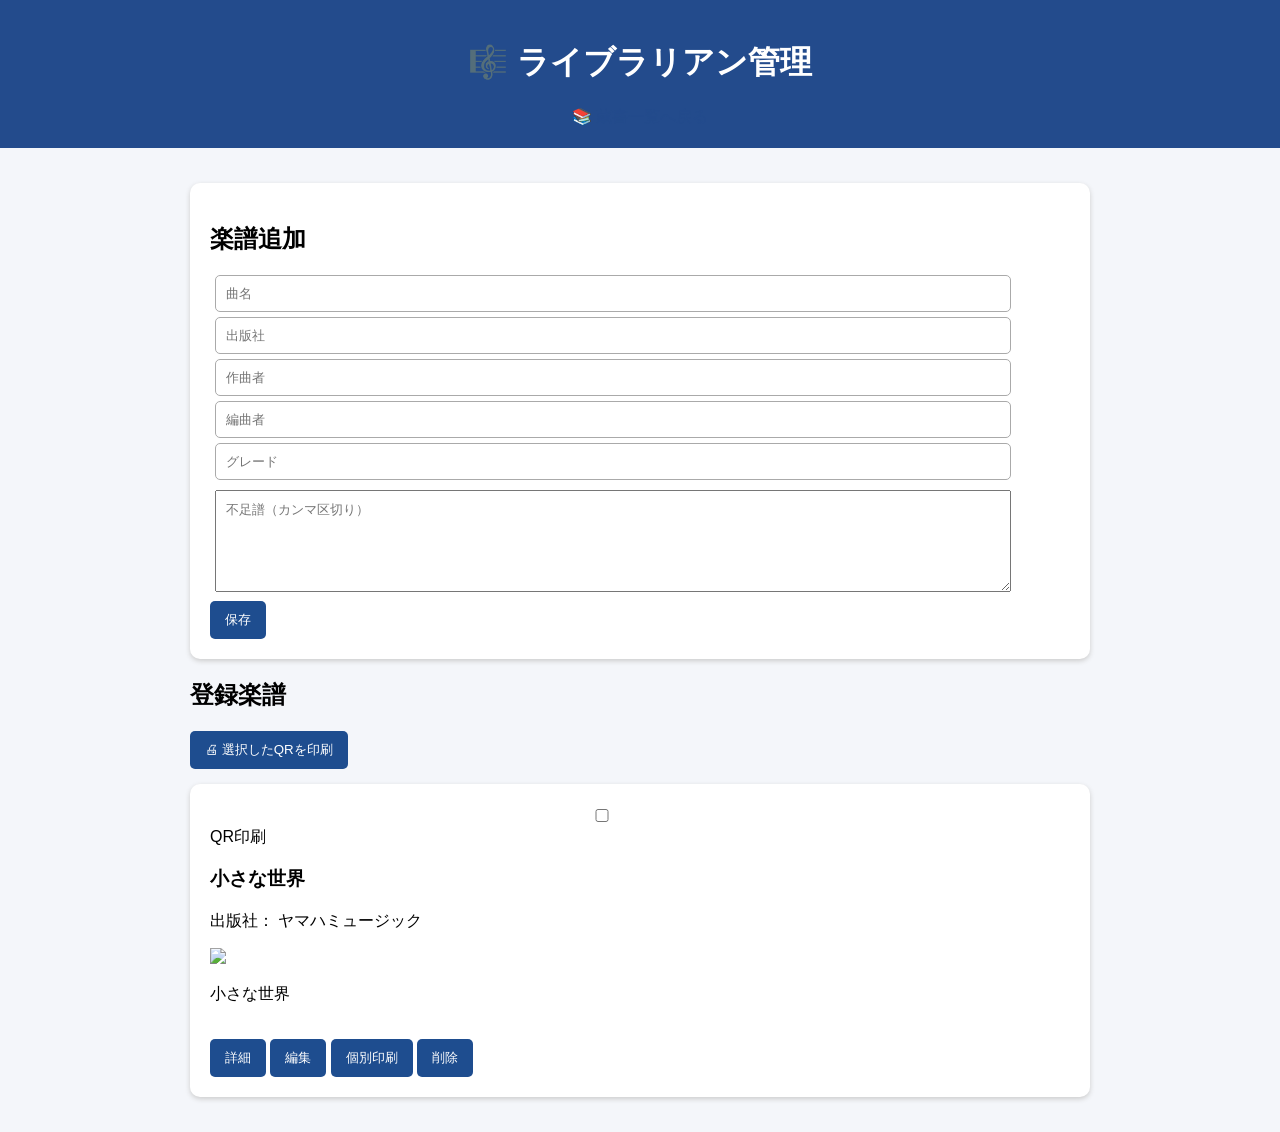
==== admin.html @ a8537fa9 "Add files via upload" ====
<!DOCTYPE html>
<html lang="ja">

<head>

<meta charset="UTF-8">
<meta name="viewport" content="width=device-width, initial-scale=1.0">

<title>吹奏楽部 蔵書管理</title>

<link rel="stylesheet" href="style.css">

</head>


<body>


<header>

<h1>🎼 ライブラリアン管理</h1>

<a href="index.html" class="nav-button">
📚 蔵書一覧へ戻る
</a>

</header>




<main>



<section class="card">


<h2 id="formTitle">
楽譜追加
</h2>



<input id="title" placeholder="曲名">

<input id="publisher" placeholder="出版社">

<input id="composer" placeholder="作曲者">

<input id="arranger" placeholder="編曲者">

<input id="difficulty" placeholder="グレード">


<textarea id="missing"
placeholder="不足譜（カンマ区切り）">
</textarea>



<button onclick="saveBook()">

保存

</button>



</section>





<section>


<h2>
登録楽譜
</h2>



<button onclick="printSelected()">

🖨 選択したQRを印刷

</button>



<div id="list"></div>



</section>



</main>







<script src="data.js"></script>


<script>


let books =

JSON.parse(
localStorage.getItem("books")
)

||

[];




let editId =

new URLSearchParams(location.search)
.get("id");







// 編集読み込み

if(editId){


let b =
books.find(
x=>x.id==editId
);


if(b){


document.getElementById("formTitle")
.innerText="楽譜編集";


title.value=b.title;

publisher.value=b.publisher;

composer.value=b.composer;

arranger.value=b.arranger;

difficulty.value=b.difficulty;

missing.value=b.missing.join(",");



}



}








function save(){


localStorage.setItem(

"books",

JSON.stringify(books)

);


}









function saveBook(){



let data={


title:title.value,


publisher:publisher.value,


composer:composer.value,


arranger:arranger.value,


difficulty:difficulty.value,


missing:
missing.value
.split(",")
.map(x=>x.trim())
.filter(x=>x!=""),



parts:[

"Score",
"Flute",
"Clarinet",
"Alto Sax",
"Trumpet",
"Horn",
"Trombone",
"Euphonium",
"Tuba",
"Percussion"

]


};






if(editId){


let index =
books.findIndex(
b=>b.id==editId
);



books[index]={

...books[index],

...data

};


alert("更新しました");


}else{


data.id =
Date.now().toString();



books.push(data);


alert("追加しました");


}



save();


location.href="admin.html";


}









function display(){



let area =
document.getElementById("list");


area.innerHTML="";




books.forEach((b,i)=>{


let url =

location.href.replace(
"admin.html",
"detail.html"
)

+

"?id="

+

b.id;





area.innerHTML+=`


<div class="card">



<label>

<input 
type="checkbox"
class="qr-select"
value="${b.id}"
>

QR印刷

</label>



<h3>

${b.title}

</h3>



<p>

出版社：
${b.publisher}

</p>





<img

class="qr"

src="https://api.qrserver.com/v1/create-qr-code/?size=80x80&data=${encodeURIComponent(url)}"

>



<p>

${b.title}

</p>




<br>



<a href="detail.html?id=${b.id}">

<button>

詳細

</button>

</a>



<a href="admin.html?id=${b.id}">

<button>

編集

</button>

</a>




<button onclick="printOne(${i})">

個別印刷

</button>




<button onclick="deleteBook(${i})">

削除

</button>




</div>


`;



});


}










function deleteBook(i){


if(confirm("削除しますか？")){


books.splice(i,1);


save();


display();


}


}









// 個別印刷

function printOne(i){


printBooks(
[
books[i]
]

);


}








// 複数印刷

function printSelected(){



let checked =

document.querySelectorAll(
".qr-select:checked"
);



let selected=[];



checked.forEach(c=>{


let b =

books.find(
x=>x.id==c.value
);



selected.push(b);



});




if(selected.length==0){


alert("選択してください");


return;


}



printBooks(selected);


}









function printBooks(list){



let html=`


<!DOCTYPE html>

<html>


<head>


<style>


body{

font-family:sans-serif;

}


.container{


display:grid;

grid-template-columns:
repeat(5,1fr);

gap:15px;


}



.label{


text-align:center;

font-size:11px;


}


.label img{


width:80px;

height:80px;


}



</style>


</head>



<body>



<div class="container">


`;





list.forEach(b=>{


let url =

location.href.replace(
"admin.html",
"detail.html"
)

+

"?id="

+

b.id;



html+=`


<div class="label">


<img

src="https://api.qrserver.com/v1/create-qr-code/?size=80x80&data=${encodeURIComponent(url)}"

>


<br>


${b.title}



</div>


`;



});




html+=`


</div>


</body>


</html>


`;





let w =
window.open("");



w.document.write(html);


w.document.close();



setTimeout(()=>{


w.print();


},500);



}






display();



</script>


</body>

</html>
---- style.css ----
body{
font-family:
"Yu Gothic",
sans-serif;
margin:0;
background:#f5f7fb;
}


header{
background:#1e4d8f;
color:white;
padding:20px;
text-align:center;
}


main{
padding:20px;
max-width:900px;
margin:auto;
}


input{
padding:10px;
margin:5px;
border-radius:5px;
border:1px solid #aaa;
}


button{
padding:10px 15px;
background:#1e4d8f;
color:white;
border:none;
border-radius:5px;
cursor:pointer;
}


.card{

background:white;
padding:15px;
margin:10px 0;
border-radius:10px;
box-shadow:0 2px 5px #ccc;

}


.parts span{

display:inline-block;
padding:5px;
margin:3px;
border-radius:5px;
background:#d9f2d9;

}


.parts .none{

background:#ffd6d6;

}


.add{

margin-top:40px;
background:white;
padding:20px;
border-radius:10px;

}


@media(max-width:600px){

input{
width:90%;
}

button{
width:100%;
margin-top:5px;
}

}

body{
font-family:"Yu Gothic",sans-serif;
background:#f4f6fa;
margin:0;
}


header{
background:#234b8c;
color:white;
padding:20px;
text-align:center;
}


main{
max-width:900px;
margin:auto;
padding:20px;
}


.card{
background:white;
padding:20px;
margin:15px 0;
border-radius:10px;
}


a{
text-decoration:none;
color:#234b8c;
}


.missing{
color:red;
font-weight:bold;
}

textarea{

width:90%;
height:80px;
padding:10px;
margin:5px;

}


.card input{

display:block;
width:90%;

}
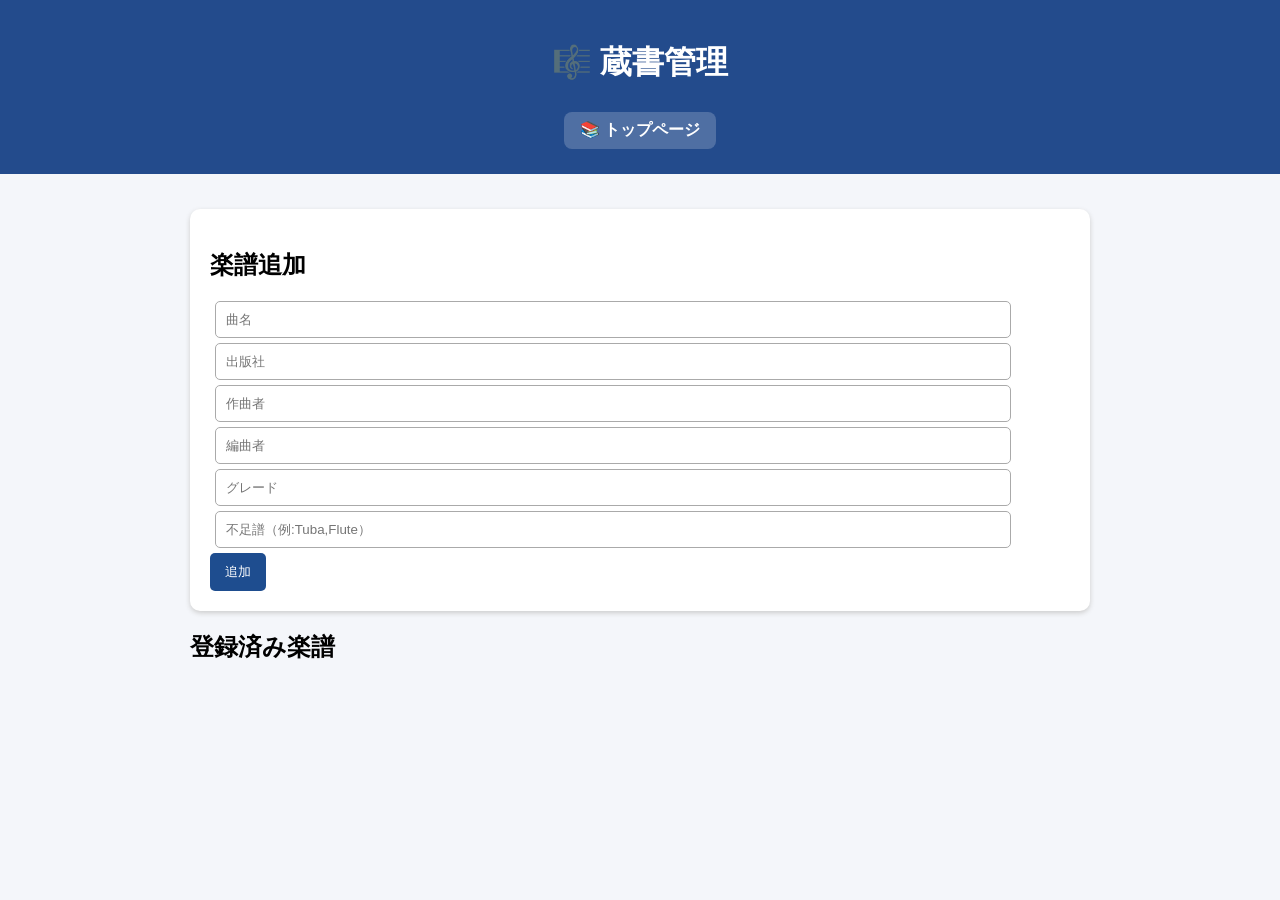
==== commit d295c0dd: "Update admin.html" ====
--- a/admin.html
+++ b/admin.html
@@ -1,67 +1,97 @@
 <!DOCTYPE html>
 <html lang="ja">
 
+
 <head>
 
 <meta charset="UTF-8">
-<meta name="viewport" content="width=device-width, initial-scale=1.0">
-
-<title>吹奏楽部 蔵書管理</title>
+
+<meta name="viewport" content="width=device-width,initial-scale=1.0">
+
+
+<title>蔵書管理</title>
+
 
 <link rel="stylesheet" href="style.css">
 
+
 </head>
 
 
+
 <body>
 
 
+
 <header>
 
-<h1>🎼 ライブラリアン管理</h1>
+
+<h1>
+🎼 蔵書管理
+</h1>
+
+
 
 <a href="index.html" class="nav-button">
-📚 蔵書一覧へ戻る
+
+📚 トップページ
+
 </a>
 
+
 </header>
 
 
 
 
+
 <main>
 
 
 
+
 <section class="card">
 
 
-<h2 id="formTitle">
+<h2>
 楽譜追加
 </h2>
 
 
 
-<input id="title" placeholder="曲名">
-
-<input id="publisher" placeholder="出版社">
-
-<input id="composer" placeholder="作曲者">
-
-<input id="arranger" placeholder="編曲者">
-
-<input id="difficulty" placeholder="グレード">
-
-
-<textarea id="missing"
-placeholder="不足譜（カンマ区切り）">
-</textarea>
-
-
-
-<button onclick="saveBook()">
-
-保存
+<input id="title"
+placeholder="曲名">
+
+
+
+<input id="publisher"
+placeholder="出版社">
+
+
+
+<input id="composer"
+placeholder="作曲者">
+
+
+
+<input id="arranger"
+placeholder="編曲者">
+
+
+
+<input id="difficulty"
+placeholder="グレード">
+
+
+
+<input id="missing"
+placeholder="不足譜（例:Tuba,Flute）">
+
+
+
+<button onclick="addBook()">
+
+追加
 
 </button>
 
@@ -73,29 +103,17 @@
 
 
 
-<section>
-
 
 <h2>
-登録楽譜
+登録済み楽譜
 </h2>
 
 
 
-<button onclick="printSelected()">
-
-🖨 選択したQRを印刷
-
-</button>
-
-
-
 <div id="list"></div>
 
 
 
-</section>
-
 
 
 </main>
@@ -106,204 +124,37 @@
 
 
 
-<script src="data.js"></script>
+<script src="config.js"></script>
 
 
 <script>
 
 
-let books =
-
-JSON.parse(
-localStorage.getItem("books")
-)
-
-||
-
-[];
-
-
-
-
-let editId =
-
-new URLSearchParams(location.search)
-.get("id");
-
-
-
-
-
-
-
-// 編集読み込み
-
-if(editId){
-
-
-let b =
-books.find(
-x=>x.id==editId
-);
-
-
-if(b){
-
-
-document.getElementById("formTitle")
-.innerText="楽譜編集";
-
-
-title.value=b.title;
-
-publisher.value=b.publisher;
-
-composer.value=b.composer;
-
-arranger.value=b.arranger;
-
-difficulty.value=b.difficulty;
-
-missing.value=b.missing.join(",");
-
-
-
-}
-
-
-
-}
-
-
-
-
-
-
-
-
-function save(){
-
-
-localStorage.setItem(
-
-"books",
-
-JSON.stringify(books)
-
-);
-
-
-}
-
-
-
-
-
-
-
-
-
-function saveBook(){
-
-
-
-let data={
-
-
-title:title.value,
-
-
-publisher:publisher.value,
-
-
-composer:composer.value,
-
-
-arranger:arranger.value,
-
-
-difficulty:difficulty.value,
-
-
-missing:
-missing.value
-.split(",")
-.map(x=>x.trim())
-.filter(x=>x!=""),
-
-
-
-parts:[
-
-"Score",
-"Flute",
-"Clarinet",
-"Alto Sax",
-"Trumpet",
-"Horn",
-"Trombone",
-"Euphonium",
-"Tuba",
-"Percussion"
-
-]
-
-
-};
-
-
-
-
-
-
-if(editId){
-
-
-let index =
-books.findIndex(
-b=>b.id==editId
-);
-
-
-
-books[index]={
-
-...books[index],
-
-...data
-
-};
-
-
-alert("更新しました");
-
-
-}else{
-
-
-data.id =
-Date.now().toString();
-
-
-
-books.push(data);
-
-
-alert("追加しました");
-
-
-}
-
-
-
-save();
-
-
-location.href="admin.html";
-
-
-}
-
+
+let books=[];
+
+
+
+
+
+
+async function loadBooks(){
+
+
+let res =
+await fetch(API_URL);
+
+
+
+books =
+await res.json();
+
+
+
+display();
+
+
+}
 
 
 
@@ -313,7 +164,6 @@
 
 
 function display(){
-
 
 
 let area =
@@ -324,47 +174,30 @@
 
 
 
-
-books.forEach((b,i)=>{
+books.forEach(b=>{
 
 
 let url =
 
-location.href.replace(
+location.href
+.replace(
 "admin.html",
 "detail.html"
 )
 
 +
-
 "?id="
-
 +
-
 b.id;
 
 
 
 
-
 area.innerHTML+=`
 
 
+
 <div class="card">
-
-
-
-<label>
-
-<input 
-type="checkbox"
-class="qr-select"
-value="${b.id}"
->
-
-QR印刷
-
-</label>
 
 
 
@@ -385,31 +218,25 @@
 
 
 
-
-
 <img
 
-class="qr"
-
 src="https://api.qrserver.com/v1/create-qr-code/?size=80x80&data=${encodeURIComponent(url)}"
 
 >
 
 
 
-<p>
-
-${b.title}
-
-</p>
-
-
-
-
 <br>
 
 
 
+<button onclick="deleteBook('${b.id}')">
+
+削除
+
+</button>
+
+
 <a href="detail.html?id=${b.id}">
 
 <button>
@@ -422,40 +249,10 @@
 
 
 
-<a href="admin.html?id=${b.id}">
-
-<button>
-
-編集
-
-</button>
-
-</a>
-
-
-
-
-<button onclick="printOne(${i})">
-
-個別印刷
-
-</button>
-
-
-
-
-<button onclick="deleteBook(${i})">
-
-削除
-
-</button>
-
-
-
-
 </div>
 
 
+
 `;
 
 
@@ -473,310 +270,146 @@
 
 
 
-
-function deleteBook(i){
-
-
-if(confirm("削除しますか？")){
-
-
-books.splice(i,1);
-
-
-save();
-
-
-display();
-
-
-}
-
-
-}
-
-
-
-
-
-
-
-
-
-// 個別印刷
-
-function printOne(i){
-
-
-printBooks(
-[
-books[i]
-]
+async function addBook(){
+
+
+
+let data={
+
+
+action:"add",
+
+
+title:
+title.value,
+
+
+publisher:
+publisher.value,
+
+
+composer:
+composer.value,
+
+
+arranger:
+arranger.value,
+
+
+difficulty:
+difficulty.value,
+
+
+missing:
+missing.value
+
+
+
+};
+
+
+
+
+
+await fetch(
+
+API_URL,
+
+{
+
+
+method:"POST",
+
+
+body:
+JSON.stringify(data)
+
+
+}
 
 );
 
 
-}
-
-
-
-
-
-
-
-
-// 複数印刷
-
-function printSelected(){
-
-
-
-let checked =
-
-document.querySelectorAll(
-".qr-select:checked"
+
+alert("追加しました");
+
+
+
+loadBooks();
+
+
+
+}
+
+
+
+
+
+
+
+
+
+
+async function deleteBook(id){
+
+
+
+if(!confirm("削除しますか？")){
+
+return;
+
+}
+
+
+
+await fetch(
+
+API_URL,
+
+{
+
+
+method:"POST",
+
+
+body:
+JSON.stringify({
+
+action:"delete",
+
+id:id
+
+})
+
+
+}
+
 );
 
 
 
-let selected=[];
-
-
-
-checked.forEach(c=>{
-
-
-let b =
-
-books.find(
-x=>x.id==c.value
-);
-
-
-
-selected.push(b);
-
-
-
-});
-
-
-
-
-if(selected.length==0){
-
-
-alert("選択してください");
-
-
-return;
-
-
-}
-
-
-
-printBooks(selected);
-
-
-}
-
-
-
-
-
-
-
-
-
-function printBooks(list){
-
-
-
-let html=`
-
-
-<!DOCTYPE html>
-
-<html>
-
-
-<head>
-
-
-<style>
-
-
-body{
-
-font-family:sans-serif;
-
-}
-
-
-.container{
-
-
-display:grid;
-
-grid-template-columns:
-repeat(5,1fr);
-
-gap:15px;
-
-
-}
-
-
-
-.label{
-
-
-text-align:center;
-
-font-size:11px;
-
-
-}
-
-
-.label img{
-
-
-width:80px;
-
-height:80px;
-
-
-}
-
-
-
-</style>
-
-
-</head>
-
-
-
-<body>
-
-
-
-<div class="container">
-
-
-`;
-
-
-
-
-
-list.forEach(b=>{
-
-
-let url =
-
-location.href.replace(
-"admin.html",
-"detail.html"
-)
-
-+
-
-"?id="
-
-+
-
-b.id;
-
-
-
-html+=`
-
-
-<div class="label">
-
-
-<img
-
-src="https://api.qrserver.com/v1/create-qr-code/?size=80x80&data=${encodeURIComponent(url)}"
-
->
-
-
-<br>
-
-
-${b.title}
-
-
-
-</div>
-
-
-`;
-
-
-
-});
-
-
-
-
-html+=`
-
-
-</div>
+alert("削除しました");
+
+
+
+loadBooks();
+
+
+
+}
+
+
+
+
+
+loadBooks();
+
+
+
+</script>
 
 
 </body>
 
 
 </html>
-
-
-`;
-
-
-
-
-
-let w =
-window.open("");
-
-
-
-w.document.write(html);
-
-
-w.document.close();
-
-
-
-setTimeout(()=>{
-
-
-w.print();
-
-
-},500);
-
-
-
-}
-
-
-
-
-
-
-display();
-
-
-
-</script>
-
-
-</body>
-
-</html>
--- a/style.css
+++ b/style.css
@@ -148,4 +148,24 @@
 display:block;
 width:90%;
 
-}+}
+
+.nav-button{
+
+display:inline-block;
+
+background:#ffffff33;
+
+color:white;
+
+padding:8px 16px;
+
+border-radius:8px;
+
+text-decoration:none;
+
+margin:5px;
+
+font-weight:bold;
+
+}
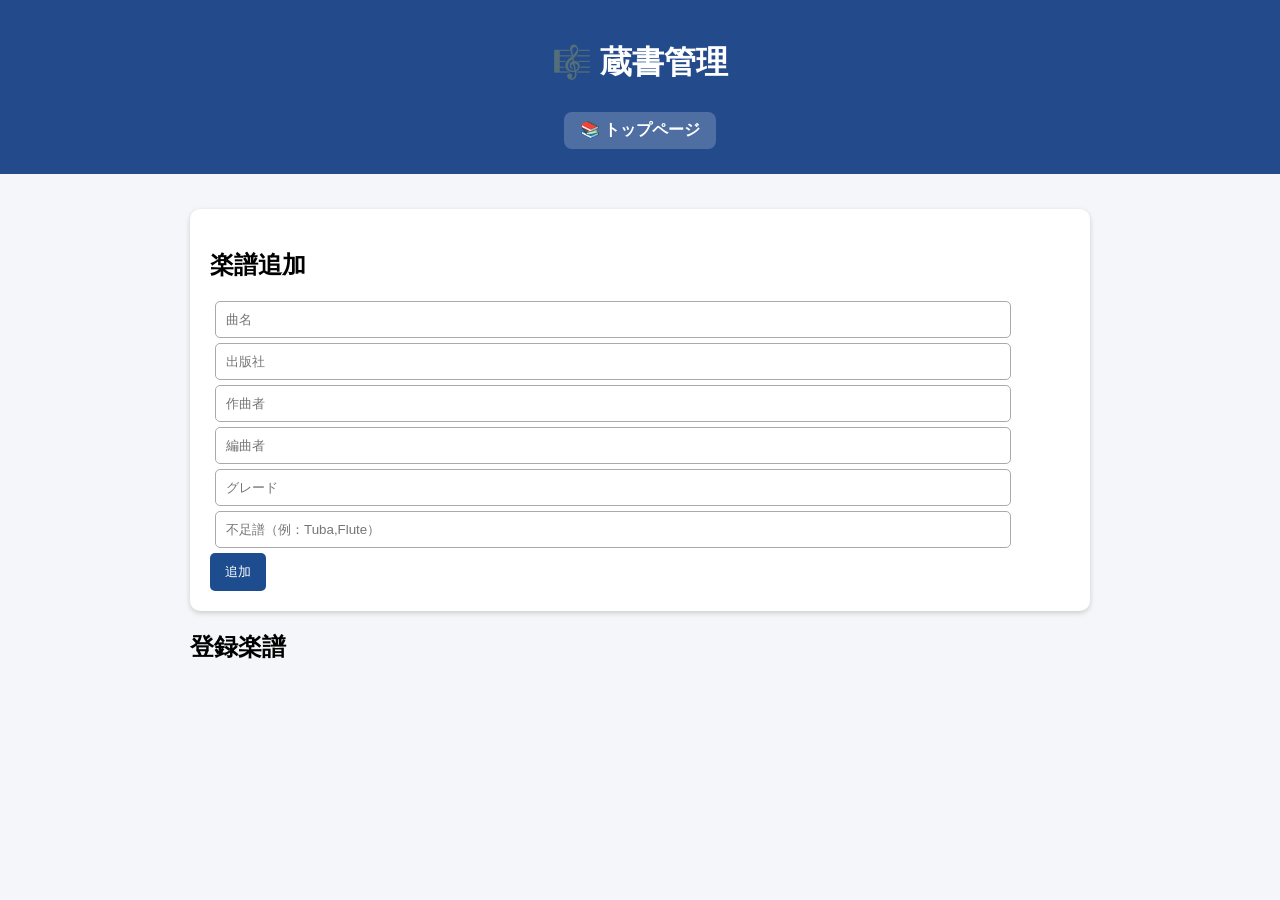
==== commit 033d70ff: "Update admin.html" ====
--- a/admin.html
+++ b/admin.html
@@ -1,41 +1,28 @@
 <!DOCTYPE html>
 <html lang="ja">
 
-
 <head>
 
 <meta charset="UTF-8">
-
-<meta name="viewport" content="width=device-width,initial-scale=1.0">
-
-
-<title>蔵書管理</title>
-
+<meta name="viewport" content="width=device-width, initial-scale=1.0">
+
+<title>吹奏楽部 蔵書管理</title>
 
 <link rel="stylesheet" href="style.css">
 
-
 </head>
 
 
-
 <body>
 
 
-
 <header>
 
-
-<h1>
-🎼 蔵書管理
-</h1>
-
+<h1>🎼 蔵書管理</h1>
 
 
 <a href="index.html" class="nav-button">
-
 📚 トップページ
-
 </a>
 
 
@@ -43,17 +30,14 @@
 
 
 
-
-
 <main>
 
 
 
-
 <section class="card">
 
 
-<h2>
+<h2 id="formTitle">
 楽譜追加
 </h2>
 
@@ -63,49 +47,42 @@
 placeholder="曲名">
 
 
-
 <input id="publisher"
 placeholder="出版社">
 
 
-
 <input id="composer"
 placeholder="作曲者">
 
 
-
 <input id="arranger"
 placeholder="編曲者">
 
 
-
 <input id="difficulty"
 placeholder="グレード">
 
 
-
 <input id="missing"
-placeholder="不足譜（例:Tuba,Flute）">
-
-
-
-<button onclick="addBook()">
+placeholder="不足譜（例：Tuba,Flute）">
+
+
+
+<button onclick="saveBook()">
 
 追加
 
 </button>
 
 
-
 </section>
 
 
 
 
 
-
 <h2>
-登録済み楽譜
+登録楽譜
 </h2>
 
 
@@ -114,24 +91,24 @@
 
 
 
-
-
 </main>
 
 
 
 
 
-
-
 <script src="config.js"></script>
 
 
 <script>
 
 
-
 let books=[];
+
+
+let editId =
+new URLSearchParams(location.search)
+.get("id");
 
 
 
@@ -154,6 +131,14 @@
 display();
 
 
+
+if(editId){
+
+loadEdit();
+
+}
+
+
 }
 
 
@@ -164,6 +149,7 @@
 
 
 function display(){
+
 
 
 let area =
@@ -174,7 +160,7 @@
 
 
 
-books.forEach(b=>{
+books.forEach(book=>{
 
 
 let url =
@@ -188,35 +174,41 @@
 +
 "?id="
 +
-b.id;
-
+book.id;
 
 
 
 area.innerHTML+=`
 
 
-
 <div class="card">
 
 
-
 <h3>
 
-${b.title}
+${book.title}
 
 </h3>
 
 
-
 <p>
-
 出版社：
-${b.publisher}
-
+${book.publisher}
 </p>
 
 
+<p>
+作曲：
+${book.composer}
+</p>
+
+
+<p>
+編曲：
+${book.arranger}
+</p>
+
+
 
 <img
 
@@ -225,29 +217,37 @@
 >
 
 
-
 <br>
 
 
 
-<button onclick="deleteBook('${b.id}')">
+<a href="detail.html?id=${book.id}">
+
+<button>
+詳細
+</button>
+
+</a>
+
+
+
+<a href="admin.html?id=${book.id}">
+
+<button>
+編集
+</button>
+
+</a>
+
+
+
+<button onclick="deleteBook('${book.id}')">
 
 削除
 
 </button>
 
 
-<a href="detail.html?id=${b.id}">
-
-<button>
-
-詳細
-
-</button>
-
-</a>
-
-
 
 </div>
 
@@ -260,48 +260,111 @@
 });
 
 
-}
-
-
-
-
-
-
-
-
-
-async function addBook(){
+
+}
+
+
+
+
+
+
+
+
+
+function loadEdit(){
+
+
+
+let book =
+
+books.find(
+
+b=>String(b.id)
+===
+String(editId)
+
+);
+
+
+
+if(!book){
+
+return;
+
+}
+
+
+
+document.getElementById("formTitle")
+.innerText="楽譜編集";
+
+
+
+title.value =
+book.title;
+
+
+publisher.value =
+book.publisher;
+
+
+composer.value =
+book.composer;
+
+
+arranger.value =
+book.arranger;
+
+
+difficulty.value =
+book.difficulty;
+
+
+missing.value =
+book.missing;
+
+
+
+}
+
+
+
+
+
+
+
+
+
+async function saveBook(){
 
 
 
 let data={
 
 
-action:"add",
-
 
 title:
-title.value,
+document.getElementById("title").value,
 
 
 publisher:
-publisher.value,
+document.getElementById("publisher").value,
 
 
 composer:
-composer.value,
+document.getElementById("composer").value,
 
 
 arranger:
-arranger.value,
+document.getElementById("arranger").value,
 
 
 difficulty:
-difficulty.value,
+document.getElementById("difficulty").value,
 
 
 missing:
-missing.value
+document.getElementById("missing").value
 
 
 
@@ -311,6 +374,42 @@
 
 
 
+if(data.title==""){
+
+
+alert("曲名を入力してください");
+
+
+return;
+
+
+}
+
+
+
+
+
+
+if(editId){
+
+
+data.action="update";
+
+data.id=editId;
+
+
+}else{
+
+
+data.action="add";
+
+
+}
+
+
+
+
+
 await fetch(
 
 API_URL,
@@ -321,7 +420,11 @@
 method:"POST",
 
 
+mode:"no-cors",
+
+
 body:
+
 JSON.stringify(data)
 
 
@@ -331,8 +434,81 @@
 
 
 
-alert("追加しました");
-
+alert(
+
+editId ?
+
+"更新しました"
+
+:
+
+"追加しました"
+
+);
+
+
+
+location.href="admin.html";
+
+
+
+}
+
+
+
+
+
+
+
+
+
+async function deleteBook(id){
+
+
+
+if(
+!confirm("削除しますか？")
+){
+
+return;
+
+}
+
+
+
+
+
+await fetch(
+
+API_URL,
+
+{
+
+
+method:"POST",
+
+
+mode:"no-cors",
+
+
+body:
+
+JSON.stringify({
+
+action:"delete",
+
+id:id
+
+})
+
+
+}
+
+);
+
+
+
+alert("削除しました");
 
 
 loadBooks();
@@ -346,70 +522,13 @@
 
 
 
-
-
-
-
-async function deleteBook(id){
-
-
-
-if(!confirm("削除しますか？")){
-
-return;
-
-}
-
-
-
-await fetch(
-
-API_URL,
-
-{
-
-
-method:"POST",
-
-
-body:
-JSON.stringify({
-
-action:"delete",
-
-id:id
-
-})
-
-
-}
-
-);
-
-
-
-alert("削除しました");
-
-
-
 loadBooks();
 
 
 
-}
-
-
-
-
-
-loadBooks();
-
-
-
 </script>
 
 
 </body>
 
-
 </html>
